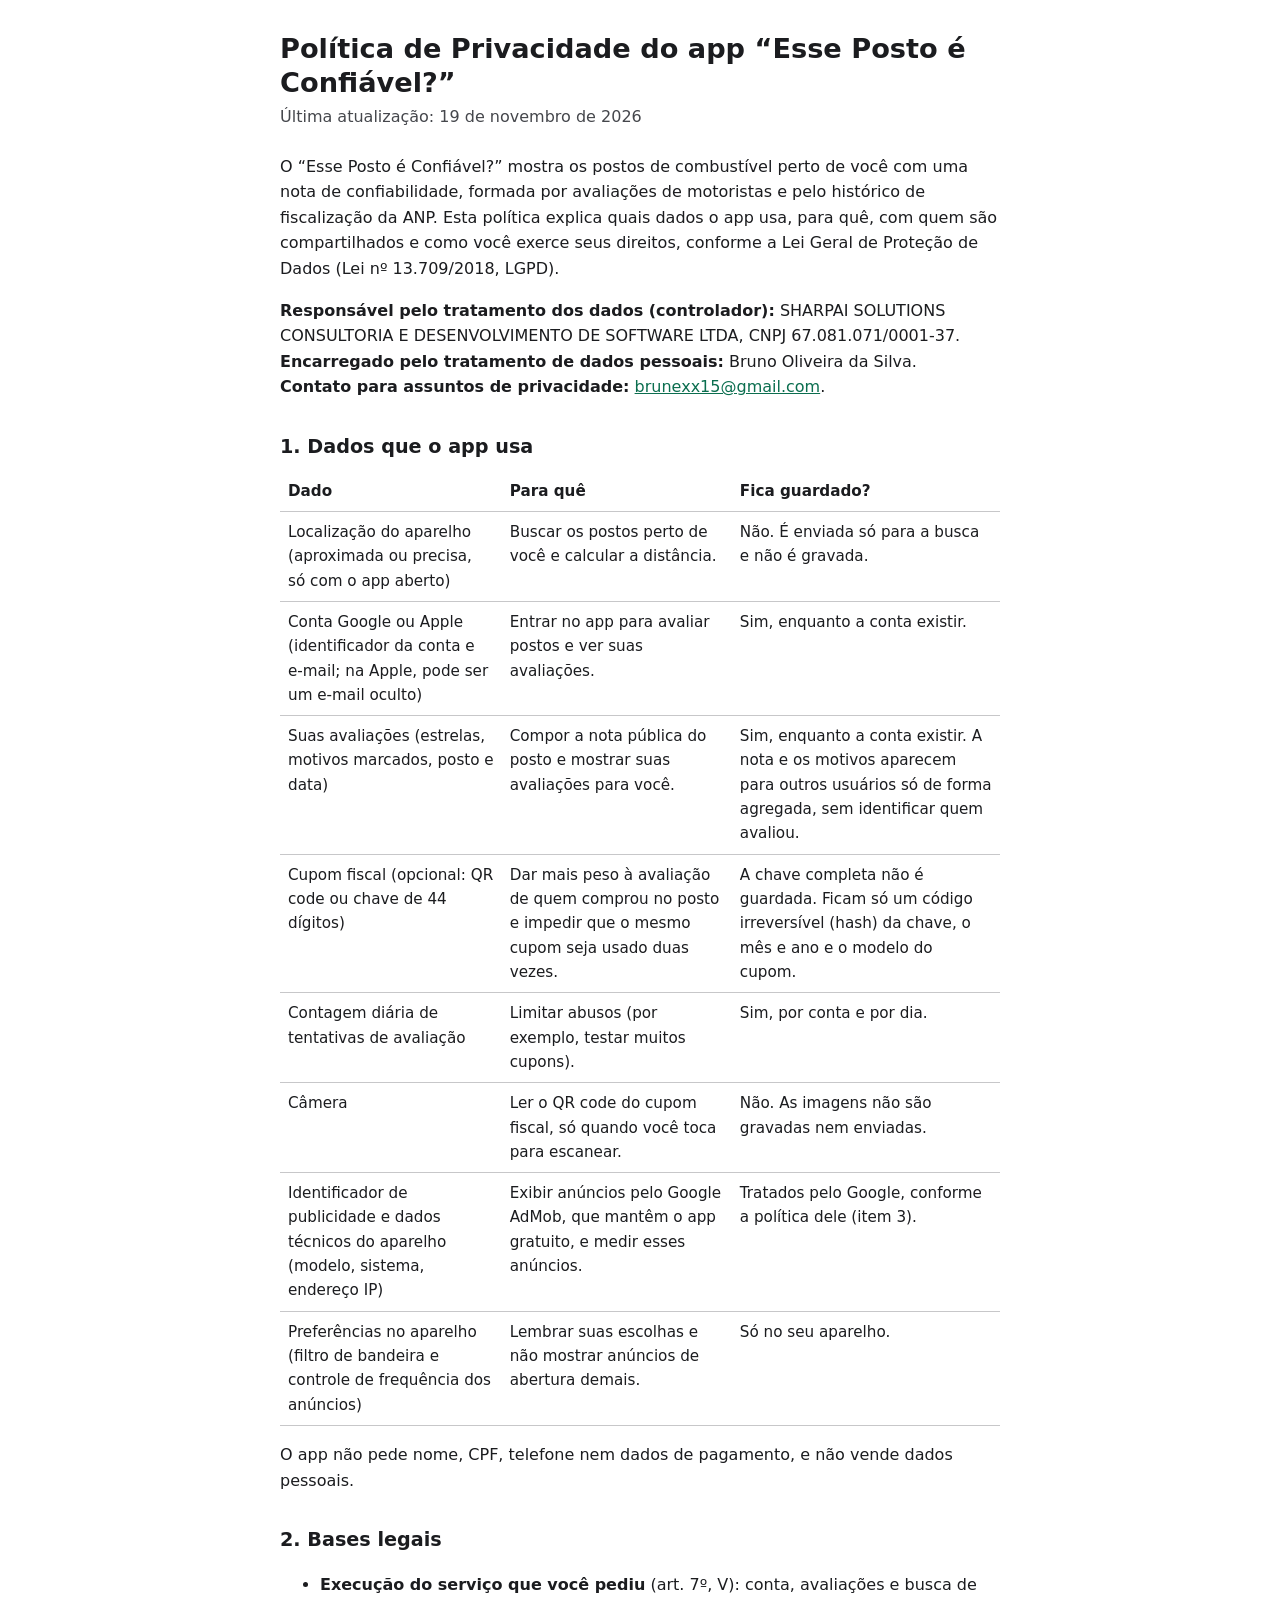
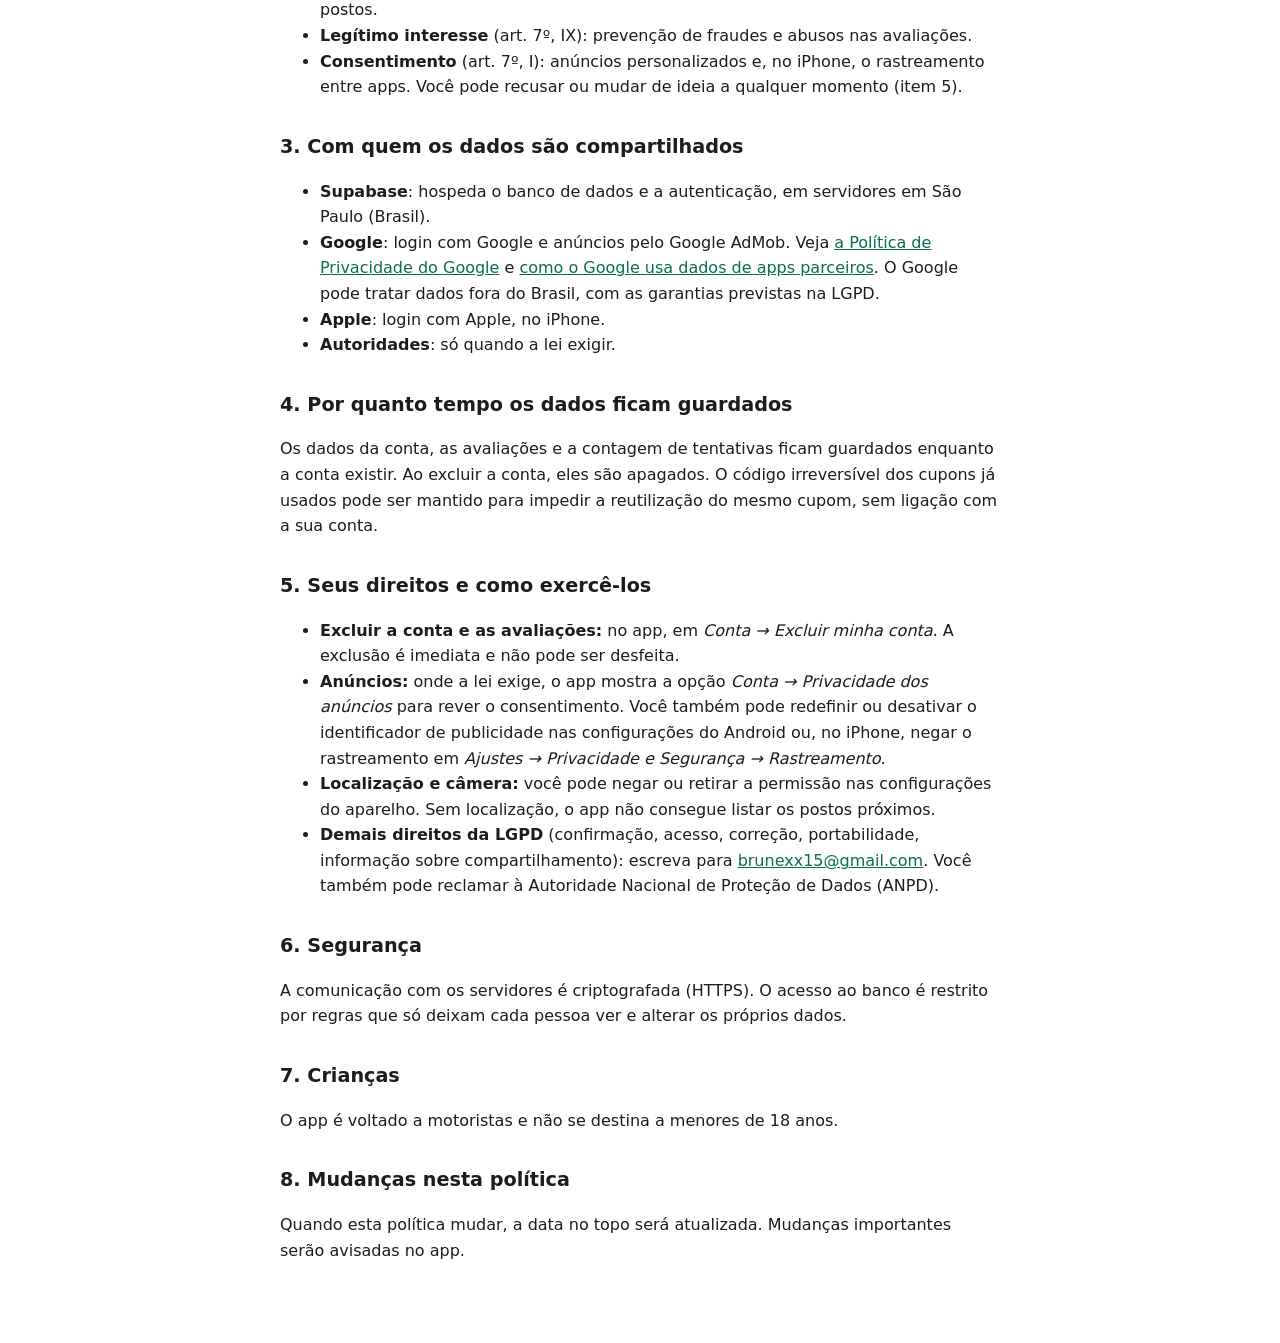
==== privacidade.html @ 3dbf6d7c "Site do app Esse Posto é Confiável?: política de privacidade e app-ads.txt" ====
<!doctype html>
<html lang="pt-BR">
<head>
<meta charset="utf-8">
<meta name="viewport" content="width=device-width, initial-scale=1">
<title>Política de Privacidade — Esse Posto é Confiável?</title>
<style>
  :root { color-scheme: light dark; --texto: #1b1c1f; --fundo: #ffffff; --suave: #45474c; --destaque: #0b6e4f; }
  @media (prefers-color-scheme: dark) { :root { --texto: #e3e3e7; --fundo: #121316; --suave: #c5c6cb; --destaque: #6fd3a8; } }
  body { margin: 0; background: var(--fundo); color: var(--texto); font: 16px/1.6 system-ui, -apple-system, "Segoe UI", Roboto, sans-serif; }
  main { max-width: 720px; margin: 0 auto; padding: 32px 16px 64px; }
  h1 { font-size: 1.7rem; line-height: 1.25; margin: 0 0 4px; }
  h2 { font-size: 1.2rem; margin: 32px 0 8px; }
  p, li { color: var(--texto); }
  .data { color: var(--suave); margin: 0 0 24px; }
  a { color: var(--destaque); }
  table { border-collapse: collapse; width: 100%; font-size: 0.95rem; }
  th, td { text-align: left; vertical-align: top; padding: 8px; border-bottom: 1px solid color-mix(in srgb, var(--suave) 30%, transparent); }
</style>
</head>
<body>
<main>
<h1>Política de Privacidade do app “Esse Posto é Confiável?”</h1>
<p class="data">Última atualização: 19 de novembro de 2026</p>

<p>O “Esse Posto é Confiável?” mostra os postos de combustível perto de você com uma nota de confiabilidade, formada
por avaliações de motoristas e pelo histórico de fiscalização da ANP. Esta política explica quais dados o app usa,
para quê, com quem são compartilhados e como você exerce seus direitos, conforme a Lei Geral de Proteção de Dados
(Lei nº 13.709/2018, LGPD).</p>

<p><strong>Responsável pelo tratamento dos dados (controlador):</strong> SHARPAI SOLUTIONS CONSULTORIA E
DESENVOLVIMENTO DE SOFTWARE LTDA, CNPJ 67.081.071/0001-37.<br>
<strong>Encarregado pelo tratamento de dados pessoais:</strong> Bruno Oliveira da Silva.<br>
<strong>Contato para assuntos de privacidade:</strong> <a href="mailto:brunexx15@gmail.com">brunexx15@gmail.com</a>.</p>

<h2>1. Dados que o app usa</h2>
<table>
  <tr><th>Dado</th><th>Para quê</th><th>Fica guardado?</th></tr>
  <tr><td>Localização do aparelho (aproximada ou precisa, só com o app aberto)</td>
      <td>Buscar os postos perto de você e calcular a distância.</td>
      <td>Não. É enviada só para a busca e não é gravada.</td></tr>
  <tr><td>Conta Google ou Apple (identificador da conta e e-mail; na Apple, pode ser um e-mail oculto)</td>
      <td>Entrar no app para avaliar postos e ver suas avaliações.</td>
      <td>Sim, enquanto a conta existir.</td></tr>
  <tr><td>Suas avaliações (estrelas, motivos marcados, posto e data)</td>
      <td>Compor a nota pública do posto e mostrar suas avaliações para você.</td>
      <td>Sim, enquanto a conta existir. A nota e os motivos aparecem para outros usuários só de forma agregada,
          sem identificar quem avaliou.</td></tr>
  <tr><td>Cupom fiscal (opcional: QR code ou chave de 44 dígitos)</td>
      <td>Dar mais peso à avaliação de quem comprou no posto e impedir que o mesmo cupom seja usado duas vezes.</td>
      <td>A chave completa não é guardada. Ficam só um código irreversível (hash) da chave, o mês e ano e o modelo
          do cupom.</td></tr>
  <tr><td>Contagem diária de tentativas de avaliação</td>
      <td>Limitar abusos (por exemplo, testar muitos cupons).</td>
      <td>Sim, por conta e por dia.</td></tr>
  <tr><td>Câmera</td>
      <td>Ler o QR code do cupom fiscal, só quando você toca para escanear.</td>
      <td>Não. As imagens não são gravadas nem enviadas.</td></tr>
  <tr><td>Identificador de publicidade e dados técnicos do aparelho (modelo, sistema, endereço IP)</td>
      <td>Exibir anúncios pelo Google AdMob, que mantêm o app gratuito, e medir esses anúncios.</td>
      <td>Tratados pelo Google, conforme a política dele (item 3).</td></tr>
  <tr><td>Preferências no aparelho (filtro de bandeira e controle de frequência dos anúncios)</td>
      <td>Lembrar suas escolhas e não mostrar anúncios de abertura demais.</td>
      <td>Só no seu aparelho.</td></tr>
</table>

<p>O app não pede nome, CPF, telefone nem dados de pagamento, e não vende dados pessoais.</p>

<h2>2. Bases legais</h2>
<ul>
  <li><strong>Execução do serviço que você pediu</strong> (art. 7º, V): conta, avaliações e busca de postos.</li>
  <li><strong>Legítimo interesse</strong> (art. 7º, IX): prevenção de fraudes e abusos nas avaliações.</li>
  <li><strong>Consentimento</strong> (art. 7º, I): anúncios personalizados e, no iPhone, o rastreamento entre apps.
      Você pode recusar ou mudar de ideia a qualquer momento (item 5).</li>
</ul>

<h2>3. Com quem os dados são compartilhados</h2>
<ul>
  <li><strong>Supabase</strong>: hospeda o banco de dados e a autenticação, em servidores em São Paulo (Brasil).</li>
  <li><strong>Google</strong>: login com Google e anúncios pelo Google AdMob. Veja
      <a href="https://policies.google.com/privacy?hl=pt-BR">a Política de Privacidade do Google</a> e
      <a href="https://policies.google.com/technologies/partner-sites?hl=pt-BR">como o Google usa dados de apps parceiros</a>.
      O Google pode tratar dados fora do Brasil, com as garantias previstas na LGPD.</li>
  <li><strong>Apple</strong>: login com Apple, no iPhone.</li>
  <li><strong>Autoridades</strong>: só quando a lei exigir.</li>
</ul>

<h2>4. Por quanto tempo os dados ficam guardados</h2>
<p>Os dados da conta, as avaliações e a contagem de tentativas ficam guardados enquanto a conta existir. Ao excluir a
conta, eles são apagados. O código irreversível dos cupons já usados pode ser mantido para impedir a reutilização do
mesmo cupom, sem ligação com a sua conta.</p>

<h2>5. Seus direitos e como exercê-los</h2>
<ul>
  <li><strong>Excluir a conta e as avaliações:</strong> no app, em <em>Conta → Excluir minha conta</em>. A exclusão é
      imediata e não pode ser desfeita.</li>
  <li><strong>Anúncios:</strong> onde a lei exige, o app mostra a opção <em>Conta → Privacidade dos anúncios</em> para
      rever o consentimento. Você também pode redefinir ou desativar o identificador de publicidade nas configurações
      do Android ou, no iPhone, negar o rastreamento em <em>Ajustes → Privacidade e Segurança → Rastreamento</em>.</li>
  <li><strong>Localização e câmera:</strong> você pode negar ou retirar a permissão nas configurações do aparelho.
      Sem localização, o app não consegue listar os postos próximos.</li>
  <li><strong>Demais direitos da LGPD</strong> (confirmação, acesso, correção, portabilidade, informação sobre
      compartilhamento): escreva para <a href="mailto:brunexx15@gmail.com">brunexx15@gmail.com</a>. Você também pode
      reclamar à Autoridade Nacional de Proteção de Dados (ANPD).</li>
</ul>

<h2>6. Segurança</h2>
<p>A comunicação com os servidores é criptografada (HTTPS). O acesso ao banco é restrito por regras que só deixam cada
pessoa ver e alterar os próprios dados.</p>

<h2>7. Crianças</h2>
<p>O app é voltado a motoristas e não se destina a menores de 18 anos.</p>

<h2>8. Mudanças nesta política</h2>
<p>Quando esta política mudar, a data no topo será atualizada. Mudanças importantes serão avisadas no app.</p>
</main>
</body>
</html>
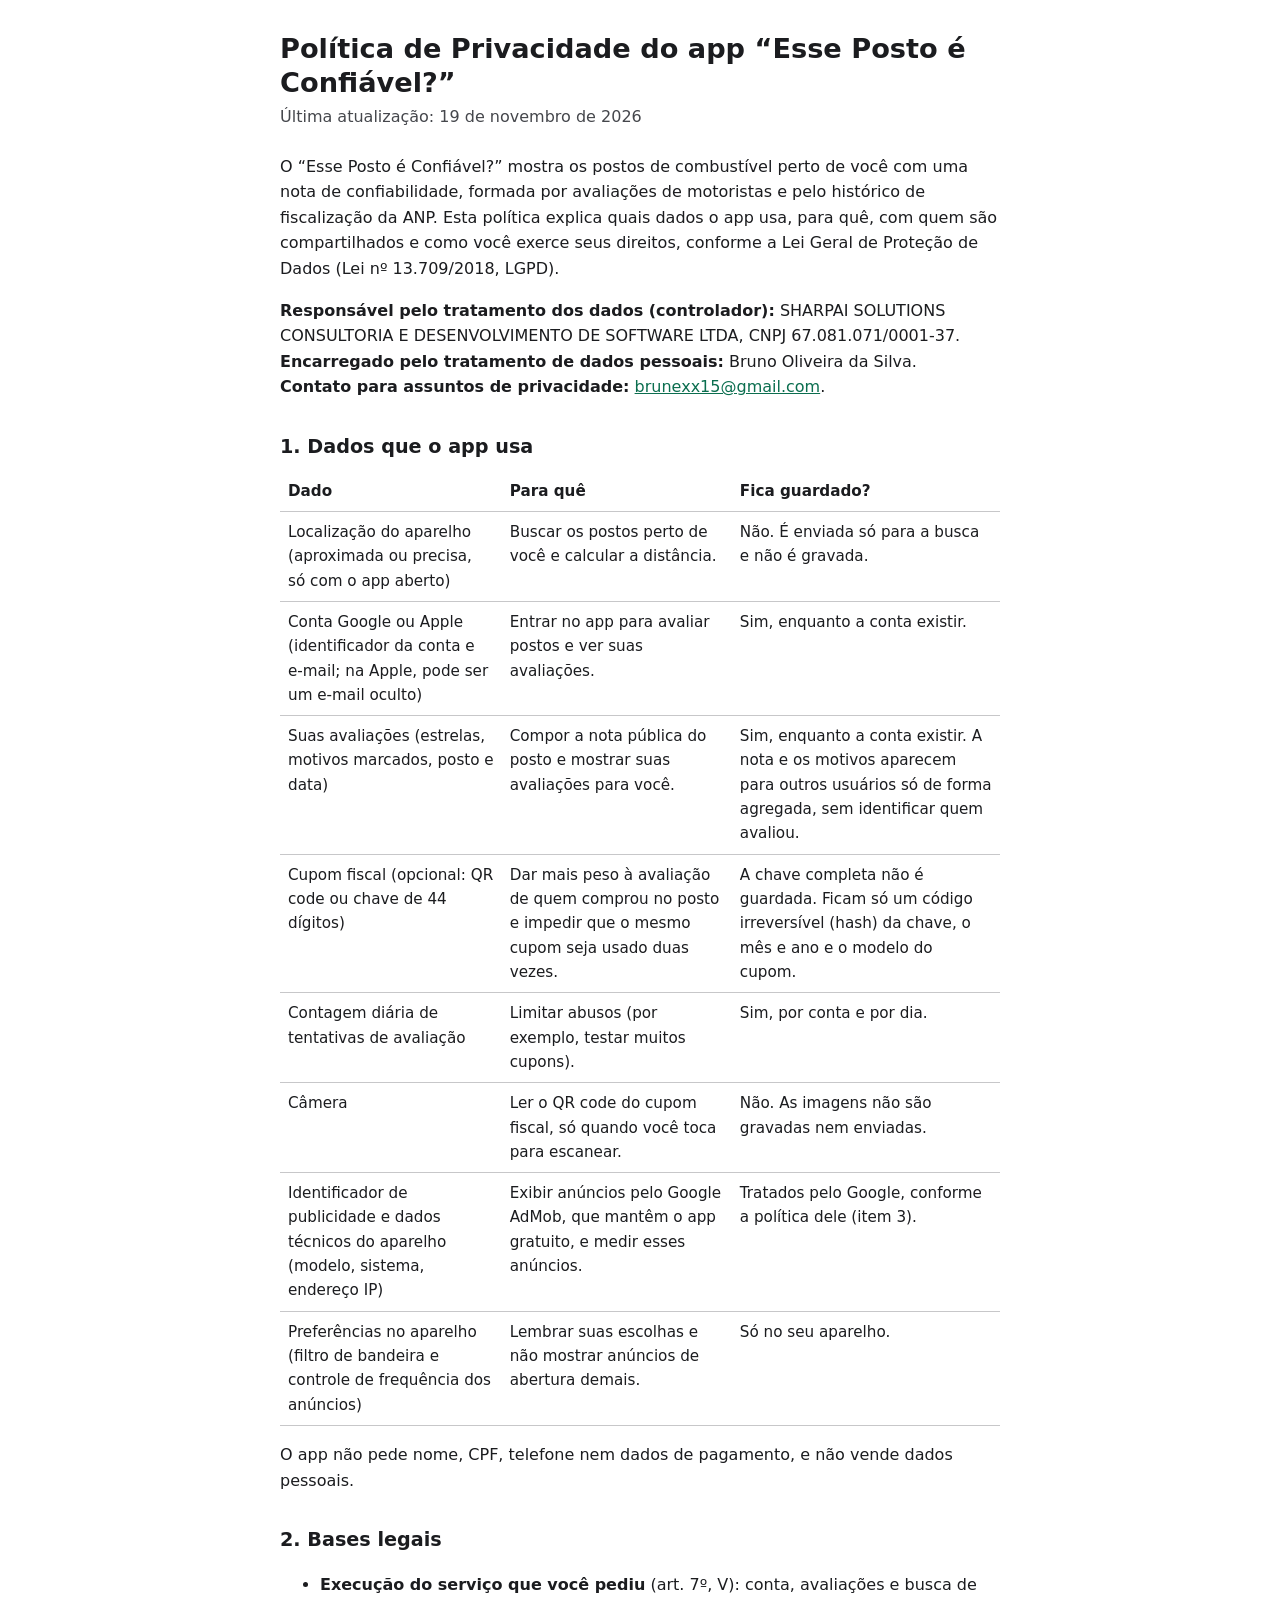
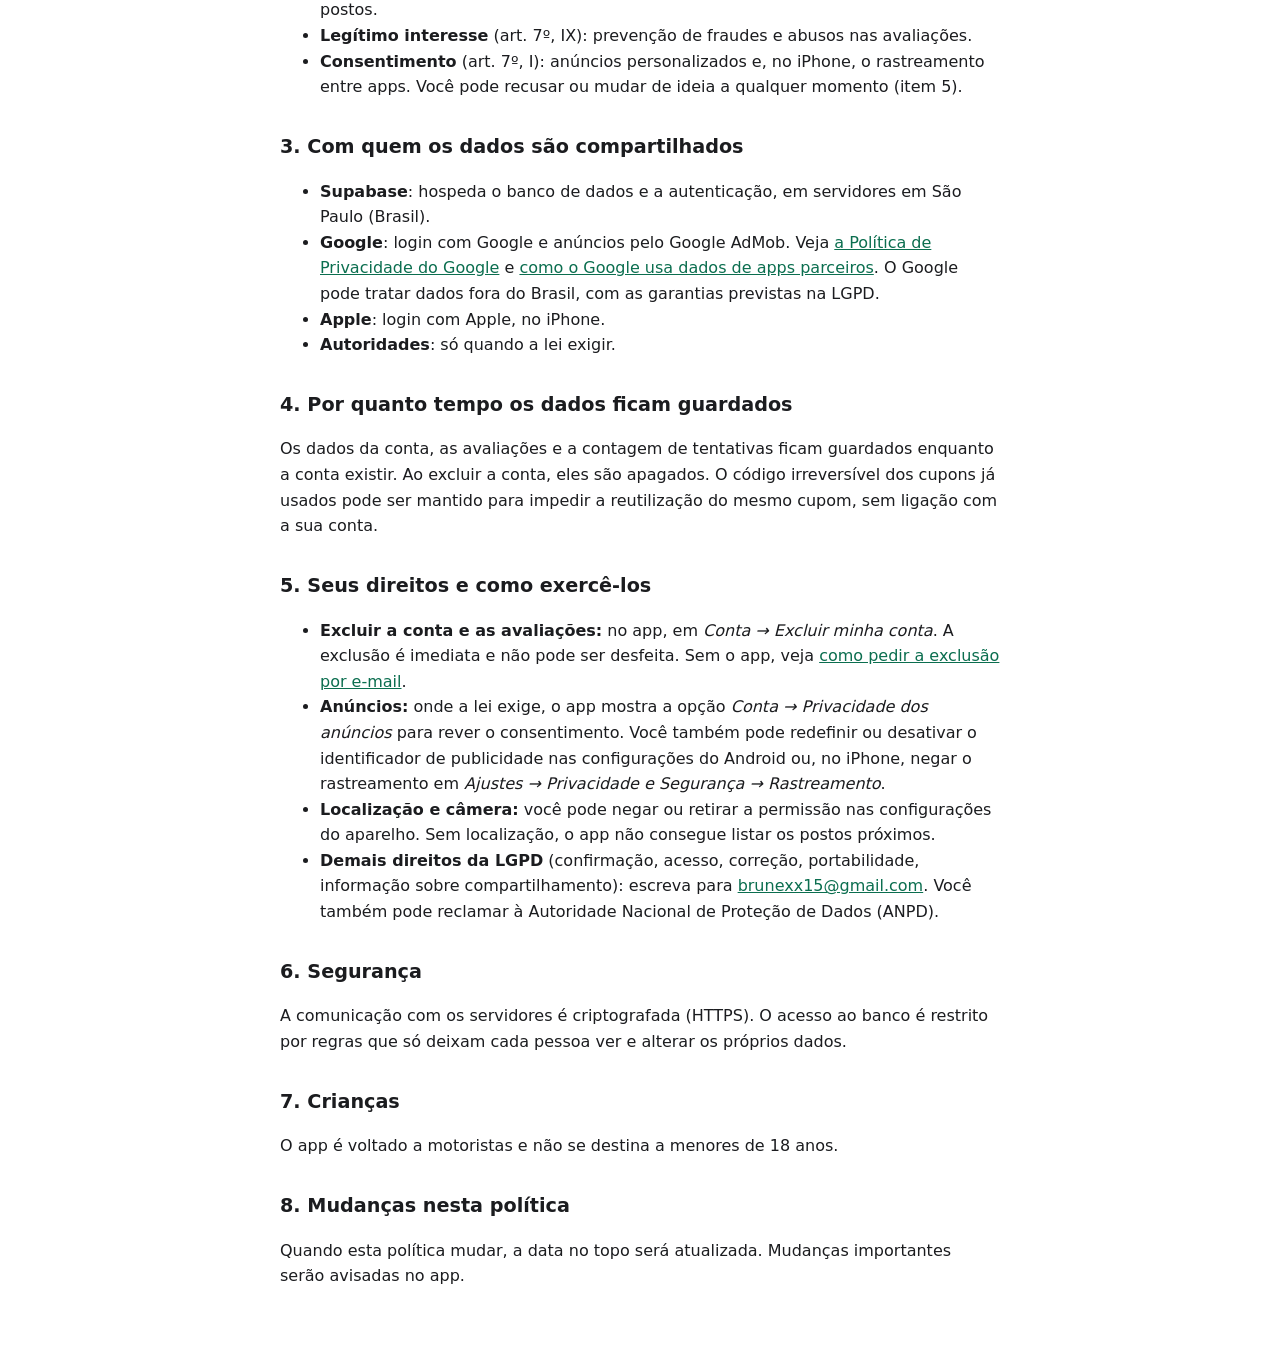
==== commit ab350c9f: "Página de exclusão de conta" ====
--- a/privacidade.html
+++ b/privacidade.html
@@ -93,7 +93,8 @@
 <h2>5. Seus direitos e como exercê-los</h2>
 <ul>
   <li><strong>Excluir a conta e as avaliações:</strong> no app, em <em>Conta → Excluir minha conta</em>. A exclusão é
-      imediata e não pode ser desfeita.</li>
+      imediata e não pode ser desfeita. Sem o app, veja <a href="excluir-conta.html">como pedir a exclusão por
+      e-mail</a>.</li>
   <li><strong>Anúncios:</strong> onde a lei exige, o app mostra a opção <em>Conta → Privacidade dos anúncios</em> para
       rever o consentimento. Você também pode redefinir ou desativar o identificador de publicidade nas configurações
       do Android ou, no iPhone, negar o rastreamento em <em>Ajustes → Privacidade e Segurança → Rastreamento</em>.</li>
